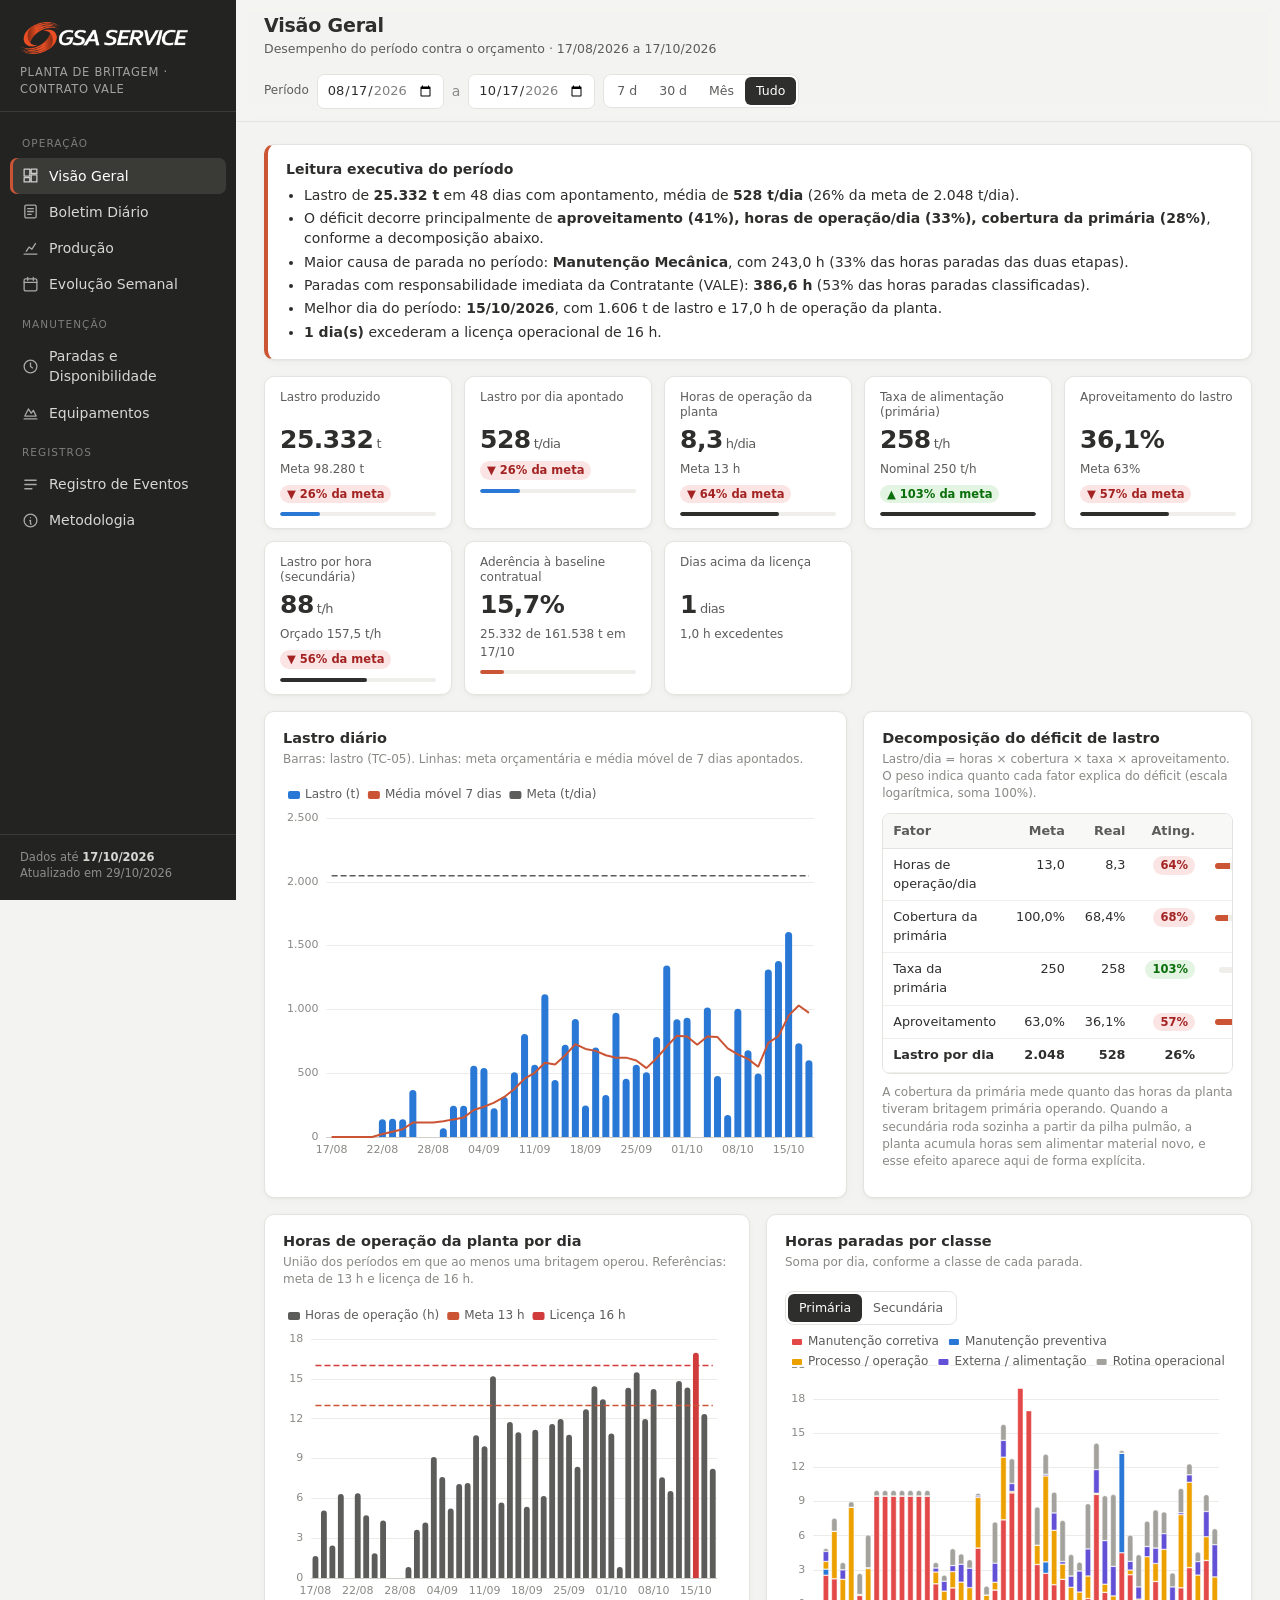
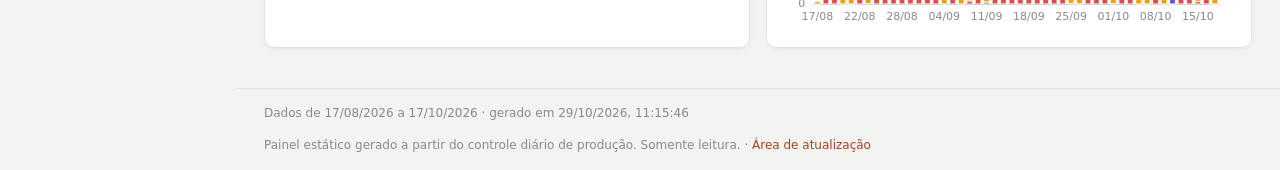
==== index.html @ 37741d42 "Add files via upload" ====
<!DOCTYPE html>
<html lang="pt-BR">
<head>
<meta charset="utf-8">
<meta name="viewport" content="width=device-width, initial-scale=1">
<meta name="robots" content="noindex, nofollow">
<title>Britagem de Agregados · Painel de Operação e Manutenção · GSA Service</title>
<link rel="icon" href="assets/logo-color.png">
<link rel="stylesheet" href="assets/style.css">
</head>
<body>
<div class="app" id="app">
  <aside class="side">
    <div class="logo"><img src="assets/logo-white.png" alt="GSA Service"><small>Planta de Britagem · Contrato Vale</small></div>
    <nav class="nav" id="nav"></nav>
    <div class="foot" id="sideFoot"></div>
  </aside>
  <div class="scrim" onclick="document.getElementById('app').classList.remove('open')"></div>
  <div class="main">
    <header class="top">
      <button class="burger" aria-label="Menu" onclick="document.getElementById('app').classList.toggle('open')"><svg viewBox="0 0 24 24" fill="none" stroke="currentColor" stroke-width="2"><path d="M4 6h16M4 12h16M4 18h16"/></svg></button>
      <div><h1 id="pgTitle">Visão Geral</h1><div class="sub" id="pgSub"></div></div>
      <div class="grow"></div>
      <div class="filters" id="periodo"></div>
    </header>
    <main class="content" id="view"></main>
    <footer class="ft"><span id="ftInfo"></span><span>Painel estático gerado a partir do controle diário de produção. Somente leitura. · <a href="atualizar.html">Área de atualização</a></span></footer>
  </div>
</div>
<script src="assets/echarts.min.js"></script>
<script src="assets/equipamentos.js"></script>
<script src="dados/dados.js"></script>
<script src="assets/app.js"></script>
</body>
</html>
---- assets/style.css ----
:root {
  --brand: #cb5434; --brand-ink: #a8401f; --ink: #2e2e2d; --ink-2: #5c5c5b; --ink-3: #8a8985;
  --bg: #f3f3f1; --surface: #ffffff; --line: #e4e3df; --line-2: #efeeea; --side: #232322; --side-2: #2e2e2d;
  --good: #0ca30c; --warn: #d79400; --bad: #d03b3b; --info: #2a78d6;
  --radius: 10px; --shadow: 0 1px 2px rgba(0,0,0,.04), 0 2px 8px rgba(0,0,0,.03);
  --font: Corbel, "Segoe UI", "Inter", system-ui, -apple-system, Roboto, Arial, sans-serif;
}
* { box-sizing: border-box; }
html, body { margin: 0; height: 100%; }
body { font-family: var(--font); color: var(--ink); background: var(--bg); font-size: 14px; line-height: 1.45; -webkit-font-smoothing: antialiased; }
a { color: var(--brand-ink); text-decoration: none; }
a:hover { text-decoration: underline; }
.num, td.n, .kpi .v { font-variant-numeric: tabular-nums; }

/* layout */
.app { display: grid; grid-template-columns: 236px 1fr; min-height: 100vh; }
.side { background: var(--side); color: #d8d7d2; position: sticky; top: 0; height: 100vh; display: flex; flex-direction: column; overflow-y: auto; }
.side .logo { padding: 22px 20px 14px; border-bottom: 1px solid #3a3a38; }
.side .logo img { width: 168px; display: block; }
.side .logo small { display: block; margin-top: 10px; color: #a3a29d; font-size: 11.5px; letter-spacing: .06em; text-transform: uppercase; }
.nav { padding: 10px 10px; flex: 1; }
.nav .grp { font-size: 10.5px; letter-spacing: .1em; text-transform: uppercase; color: #7f7e79; padding: 14px 12px 6px; }
.nav a { display: flex; align-items: center; gap: 10px; color: #d8d7d2; padding: 8px 12px; border-radius: 7px; font-size: 14px; text-decoration: none; }
.nav a svg { width: 17px; height: 17px; opacity: .75; flex: none; }
.nav a:hover { background: #2f2f2d; }
.nav a.on { background: #3a3a37; color: #fff; box-shadow: inset 3px 0 0 var(--brand); }
.side .foot { padding: 14px 20px 18px; font-size: 11.5px; color: #8f8e89; border-top: 1px solid #3a3a38; }
.side .foot b { color: #d8d7d2; font-weight: 600; }

.main { min-width: 0; display: flex; flex-direction: column; }
.top { position: sticky; top: 0; z-index: 20; background: rgba(243,243,241,.92); backdrop-filter: blur(6px); border-bottom: 1px solid var(--line); padding: 12px 28px; display: flex; align-items: center; gap: 16px; flex-wrap: wrap; }
.top h1 { font-size: 19px; margin: 0; font-weight: 700; letter-spacing: -.01em; }
.top .sub { color: var(--ink-2); font-size: 12.5px; }
.top .grow { flex: 1; }
.scrim { display: none; }
.burger { display: none; background: none; border: 0; padding: 6px; cursor: pointer; color: var(--ink); }
.burger svg { width: 22px; height: 22px; }
.content { padding: 22px 28px 40px; max-width: 1480px; width: 100%; }

/* filtros */
.filters { display: flex; gap: 8px; align-items: center; flex-wrap: wrap; }
.filters label { font-size: 12px; color: var(--ink-2); }
input[type=date], select, input[type=search], input[type=text] { font: inherit; font-size: 13px; color: var(--ink); background: var(--surface); border: 1px solid var(--line); border-radius: 7px; padding: 6px 9px; min-height: 32px; }
input:focus, select:focus, button:focus-visible { outline: 2px solid rgba(203,84,52,.35); outline-offset: 1px; }
.seg { display: inline-flex; background: var(--surface); border: 1px solid var(--line); border-radius: 8px; padding: 2px; }
.seg button { font: inherit; font-size: 12.5px; border: 0; background: none; padding: 5px 11px; border-radius: 6px; cursor: pointer; color: var(--ink-2); }
.seg button.on { background: var(--ink); color: #fff; }
.btn { font: inherit; font-size: 13px; border: 1px solid var(--line); background: var(--surface); border-radius: 7px; padding: 6px 12px; cursor: pointer; color: var(--ink); display: inline-flex; gap: 6px; align-items: center; }
.btn:hover { border-color: #cfcec9; }
.btn.pri { background: var(--brand); border-color: var(--brand); color: #fff; }
.btn.pri:hover { background: var(--brand-ink); }
.btn svg { width: 15px; height: 15px; }

/* grids e cards */
.grid { display: grid; gap: 16px; }
.g2 { grid-template-columns: repeat(2, minmax(0, 1fr)); }
.g3 { grid-template-columns: repeat(3, minmax(0, 1fr)); }
.g32 { grid-template-columns: 3fr 2fr; }
.kpis { display: grid; grid-template-columns: repeat(auto-fill, minmax(178px, 1fr)); gap: 12px; margin-bottom: 16px; }
.card { background: var(--surface); border: 1px solid var(--line); border-radius: var(--radius); box-shadow: var(--shadow); padding: 16px 18px; min-width: 0; }
.card h3 { margin: 0 0 2px; font-size: 14.5px; font-weight: 700; }
.card .hint { color: var(--ink-3); font-size: 12px; margin-bottom: 10px; }
.card .head { display: flex; align-items: flex-start; gap: 10px; justify-content: space-between; flex-wrap: wrap; margin-bottom: 6px; }
.chart { width: 100%; height: 300px; }
.chart.tall { height: 380px; }
.chart.short { height: 230px; }
.sec { margin: 26px 0 12px; font-size: 12px; letter-spacing: .1em; text-transform: uppercase; color: var(--ink-3); font-weight: 700; display: flex; align-items: center; gap: 10px; }
.sec::after { content: ""; flex: 1; height: 1px; background: var(--line); }

.kpi { background: var(--surface); border: 1px solid var(--line); border-radius: var(--radius); padding: 13px 15px 12px; box-shadow: var(--shadow); position: relative; overflow: hidden; }
.kpi .l { font-size: 12px; color: var(--ink-2); line-height: 1.25; min-height: 30px; }
.kpi .v { font-size: 25px; font-weight: 700; letter-spacing: -.02em; margin-top: 2px; }
.kpi .v small { font-size: 13px; font-weight: 400; color: var(--ink-2); margin-left: 3px; }
.kpi .m { font-size: 12px; color: var(--ink-2); margin-top: 3px; display: flex; gap: 6px; align-items: center; flex-wrap: wrap; }
.kpi .bar { height: 4px; background: var(--line-2); border-radius: 4px; margin-top: 9px; overflow: hidden; }
.kpi .bar i { display: block; height: 100%; border-radius: 4px; background: var(--ink-2); }
.tag { display: inline-flex; align-items: center; gap: 4px; font-size: 11.5px; padding: 1px 7px; border-radius: 20px; font-weight: 600; white-space: nowrap; }
.tag.good { background: #e3f4e3; color: #0a6e0a; } .tag.warn { background: #fdf2d6; color: #8a5b00; } .tag.bad { background: #fbe4e4; color: #a32323; } .tag.neu { background: #efeeea; color: var(--ink-2); }
.tag.gsa { background: #f8e3dc; color: #9b3a1c; } .tag.vale { background: #dfeafb; color: #1c4f94; }
.dot { width: 8px; height: 8px; border-radius: 50%; display: inline-block; flex: none; }

/* leitura executiva */
.insight { background: var(--surface); border: 1px solid var(--line); border-left: 4px solid var(--brand); border-radius: var(--radius); padding: 14px 18px; margin-bottom: 16px; box-shadow: var(--shadow); }
.insight h3 { margin: 0 0 6px; font-size: 14px; }
.insight ul { margin: 0; padding-left: 18px; }
.insight li { margin: 3px 0; }

/* tabelas */
.tbl-wrap { overflow-x: auto; border: 1px solid var(--line); border-radius: 8px; }
table.t { border-collapse: collapse; width: 100%; font-size: 12.8px; background: var(--surface); }
table.t th { text-align: left; font-weight: 600; color: var(--ink-2); background: #f8f8f6; border-bottom: 1px solid var(--line); padding: 8px 10px; white-space: nowrap; position: sticky; top: 0; cursor: pointer; user-select: none; }
table.t th.n, table.t td.n { text-align: right; }
table.t th .ar { opacity: .5; font-size: 10px; margin-left: 3px; }
table.t td { border-bottom: 1px solid var(--line-2); padding: 7px 10px; vertical-align: top; }
table.t tr:hover td { background: #fbfaf7; }
table.t td.wrap { min-width: 220px; max-width: 420px; }
table.t tr.clk { cursor: pointer; }
.tbl-tools { display: flex; gap: 8px; align-items: center; flex-wrap: wrap; margin-bottom: 10px; }
.pager { display: flex; gap: 8px; align-items: center; justify-content: flex-end; margin-top: 8px; font-size: 12.5px; color: var(--ink-2); }

/* equipamentos */
.eq-grid { display: grid; grid-template-columns: repeat(auto-fill, minmax(250px, 1fr)); gap: 12px; }
.eq { background: var(--surface); border: 1px solid var(--line); border-radius: var(--radius); padding: 14px 15px; cursor: pointer; box-shadow: var(--shadow); transition: border-color .15s, transform .15s; display: flex; flex-direction: column; gap: 8px; }
.eq:hover { border-color: var(--brand); transform: translateY(-1px); }
.eq .t1 { display: flex; justify-content: space-between; align-items: baseline; gap: 8px; }
.eq .tg { font-size: 18px; font-weight: 800; letter-spacing: -.01em; }
.eq .ty { font-size: 12px; color: var(--ink-2); }
.eq .md { font-size: 12px; color: var(--ink-3); min-height: 16px; }
.eq .st { display: grid; grid-template-columns: repeat(3, 1fr); gap: 6px; border-top: 1px solid var(--line-2); padding-top: 8px; }
.eq .st div { font-size: 11px; color: var(--ink-3); }
.eq .st b { display: block; font-size: 15px; color: var(--ink); font-variant-numeric: tabular-nums; }
.eq .share { height: 4px; border-radius: 3px; background: var(--line-2); overflow: hidden; }
.eq .share i { display: block; height: 100%; background: var(--brand); }

.spec { display: grid; grid-template-columns: minmax(130px, 38%) 1fr; border-top: 1px solid var(--line-2); }
.spec div { padding: 7px 0; border-bottom: 1px solid var(--line-2); font-size: 13px; }
.spec div:nth-child(odd) { color: var(--ink-2); padding-right: 10px; }
.note { background: #fdf6e3; border: 1px solid #f2e2b5; color: #6e5100; border-radius: 8px; padding: 8px 12px; font-size: 12.5px; margin: 8px 0; }
.empty { color: var(--ink-3); padding: 30px; text-align: center; }
.legend-inline { display: flex; gap: 12px; flex-wrap: wrap; font-size: 12px; color: var(--ink-2); }
.legend-inline span { display: inline-flex; align-items: center; gap: 5px; }
.crumb { font-size: 12.5px; color: var(--ink-2); margin-bottom: 8px; }
.daynav { display: flex; gap: 6px; align-items: center; }
footer.ft { margin-top: auto; padding: 16px 28px; color: var(--ink-3); font-size: 12px; border-top: 1px solid var(--line); display: flex; gap: 14px; flex-wrap: wrap; justify-content: space-between; }

@media (max-width: 1100px) { .g3 { grid-template-columns: 1fr 1fr; } .g32 { grid-template-columns: 1fr; } }
@media (max-width: 860px) {
  .app { grid-template-columns: 1fr; }
  .side { position: fixed; left: 0; top: 0; bottom: 0; width: 260px; z-index: 50; transform: translateX(-100%); transition: transform .2s; }
  .app.open .side { transform: none; box-shadow: 0 0 40px rgba(0,0,0,.35); }
  .app.open .scrim { display: block; position: fixed; inset: 0; background: rgba(0,0,0,.35); z-index: 40; }
  .burger { display: inline-flex; }
  .top { padding: 10px 14px; position: static; }
  .content { padding: 14px 14px 30px; }
  .g2, .g3 { grid-template-columns: 1fr; }
  .kpis { grid-template-columns: repeat(2, minmax(0, 1fr)); gap: 8px; }
  .kpi .v { font-size: 21px; }
  .chart { height: 260px; } .chart.tall { height: 320px; }
  footer.ft { padding: 14px; }
}
@media print { .side, .top .filters, .burger { display: none !important; } .app { grid-template-columns: 1fr; } .card, .kpi { break-inside: avoid; box-shadow: none; } }
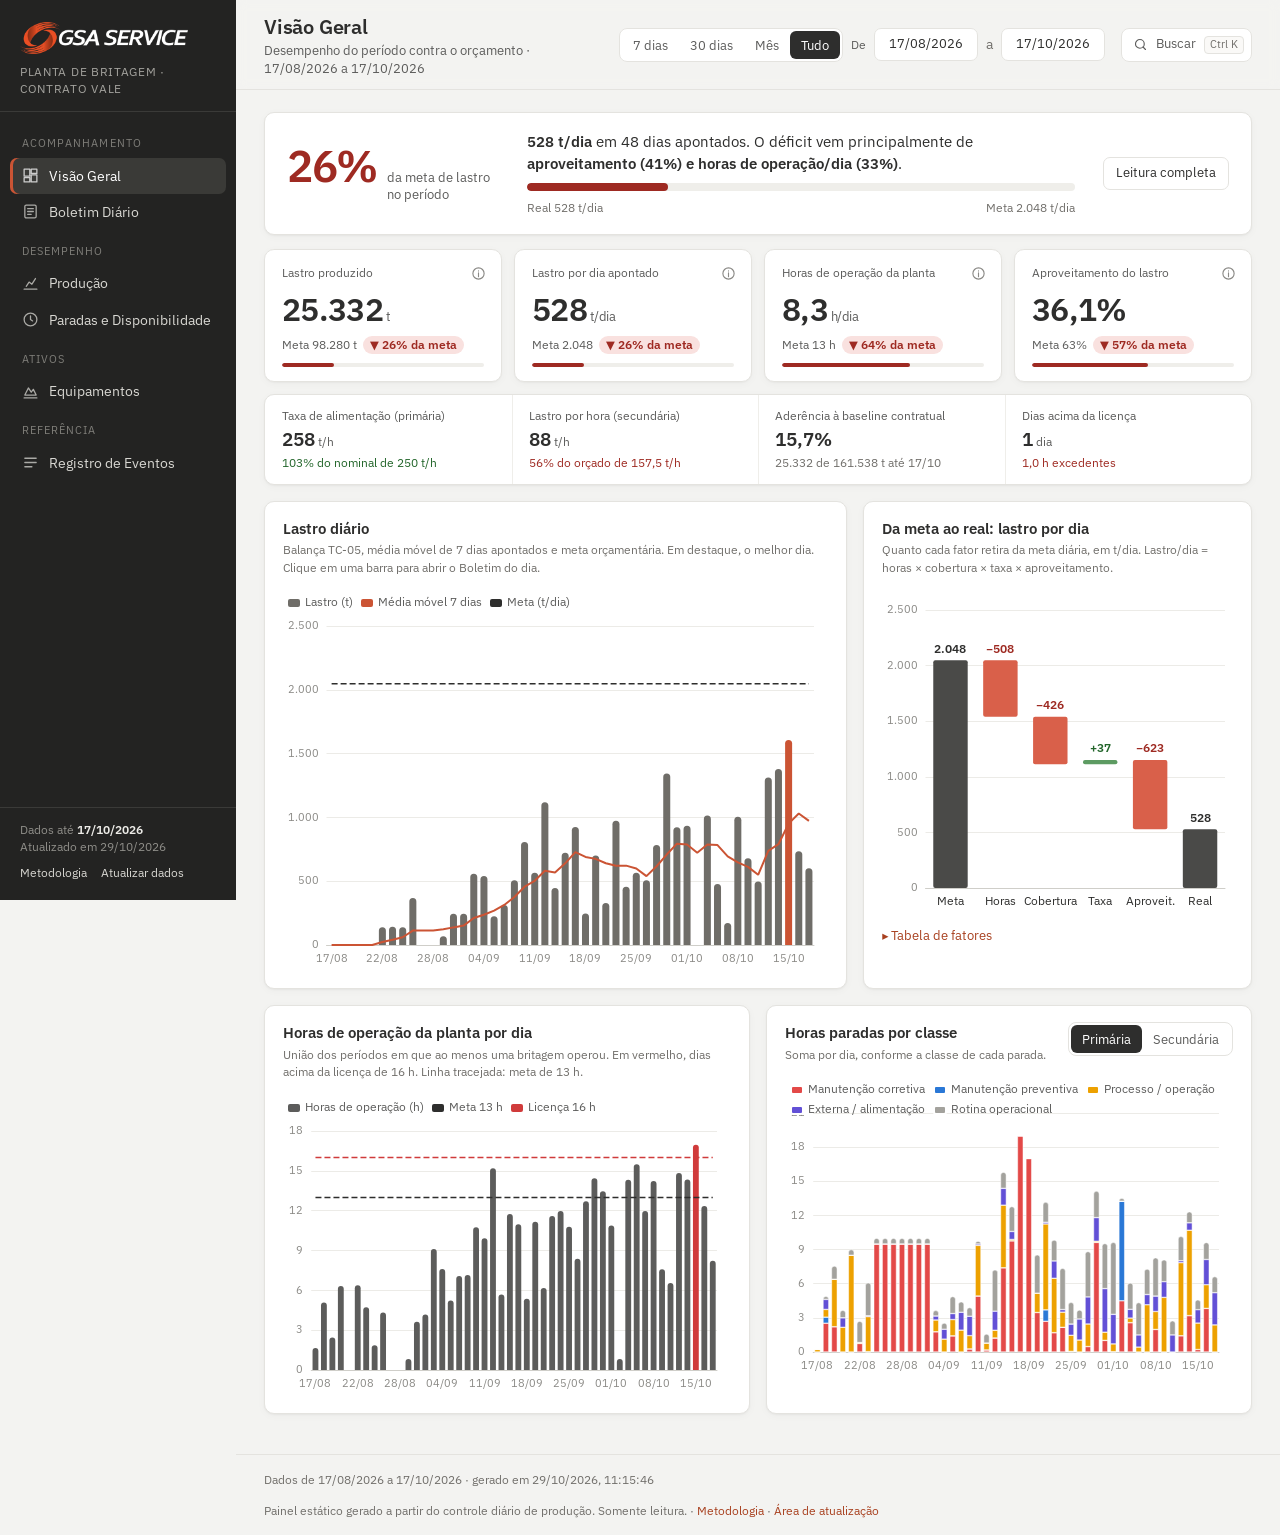
==== commit 447b3b3e: "Add files via upload" ====
--- a/index.html
+++ b/index.html
@@ -2,11 +2,14 @@
 <html lang="pt-BR">
 <head>
 <meta charset="utf-8">
-<meta name="viewport" content="width=device-width, initial-scale=1">
+<meta name="viewport" content="width=device-width, initial-scale=1, viewport-fit=cover">
 <meta name="robots" content="noindex, nofollow">
+<meta name="theme-color" content="#232322">
 <title>Britagem de Agregados · Painel de Operação e Manutenção · GSA Service</title>
 <link rel="icon" href="assets/logo-color.png">
-<link rel="stylesheet" href="assets/style.css">
+<link rel="preload" href="assets/fonts/ibm-plex-sans-400.woff2" as="font" type="font/woff2" crossorigin>
+<link rel="preload" href="assets/fonts/ibm-plex-sans-600.woff2" as="font" type="font/woff2" crossorigin>
+<link rel="stylesheet" href="assets/style.css?v=2">
 </head>
 <body>
 <div class="app" id="app">
@@ -19,17 +22,23 @@
   <div class="main">
     <header class="top">
       <button class="burger" aria-label="Menu" onclick="document.getElementById('app').classList.toggle('open')"><svg viewBox="0 0 24 24" fill="none" stroke="currentColor" stroke-width="2"><path d="M4 6h16M4 12h16M4 18h16"/></svg></button>
-      <div><h1 id="pgTitle">Visão Geral</h1><div class="sub" id="pgSub"></div></div>
-      <div class="grow"></div>
+      <div class="ttl"><h1 id="pgTitle">Visão Geral</h1><div class="sub" id="pgSub"></div></div>
       <div class="filters" id="periodo"></div>
+      <button class="kbtn" id="btnBusca" aria-label="Buscar"><svg viewBox="0 0 24 24" fill="none" stroke="currentColor" stroke-width="1.8" stroke-linecap="round"><circle cx="11" cy="11" r="7"/><path d="M20 20l-4-4"/></svg><span>Buscar</span><kbd>Ctrl K</kbd></button>
     </header>
     <main class="content" id="view"></main>
-    <footer class="ft"><span id="ftInfo"></span><span>Painel estático gerado a partir do controle diário de produção. Somente leitura. · <a href="atualizar.html">Área de atualização</a></span></footer>
+    <footer class="ft"><span id="ftInfo"></span><span>Painel estático gerado a partir do controle diário de produção. Somente leitura. · <a href="#/metodo">Metodologia</a> · <a href="atualizar.html">Área de atualização</a></span></footer>
   </div>
+  <nav class="bnav" id="bnav"></nav>
 </div>
 <script src="assets/echarts.min.js"></script>
-<script src="assets/equipamentos.js"></script>
-<script src="dados/dados.js"></script>
-<script src="assets/app.js"></script>
+<script src="assets/equipamentos.js?v=2"></script>
+<script>
+  // dados.js com versão por minuto: evita que o navegador ou o GitHub Pages mostrem dados antigos
+  (function () {
+    function load(src, next) { var s = document.createElement('script'); s.src = src; s.onload = s.onerror = next; document.body.appendChild(s); }
+    load('dados/dados.js?v=' + Math.floor(Date.now() / 60000), function () { load('assets/app.js?v=2'); });
+  })();
+</script>
 </body>
 </html>
--- a/assets/style.css
+++ b/assets/style.css
@@ -1,19 +1,25 @@
+@font-face { font-family: "IBM Plex Sans"; font-weight: 400; font-style: normal; font-display: swap; src: url(fonts/ibm-plex-sans-400.woff2) format("woff2"); }
+@font-face { font-family: "IBM Plex Sans"; font-weight: 500; font-style: normal; font-display: swap; src: url(fonts/ibm-plex-sans-500.woff2) format("woff2"); }
+@font-face { font-family: "IBM Plex Sans"; font-weight: 600; font-style: normal; font-display: swap; src: url(fonts/ibm-plex-sans-600.woff2) format("woff2"); }
+@font-face { font-family: "IBM Plex Sans"; font-weight: 700 800; font-style: normal; font-display: swap; src: url(fonts/ibm-plex-sans-700.woff2) format("woff2"); }
 :root {
-  --brand: #cb5434; --brand-ink: #a8401f; --ink: #2e2e2d; --ink-2: #5c5c5b; --ink-3: #8a8985;
+  --brand: #cb5434; --brand-ink: #a8401f; --ink: #2e2e2d; --ink-2: #5c5c5b; --ink-3: #716f6b;
   --bg: #f3f3f1; --surface: #ffffff; --line: #e4e3df; --line-2: #efeeea; --side: #232322; --side-2: #2e2e2d;
   --good: #0ca30c; --warn: #d79400; --bad: #d03b3b; --info: #2a78d6;
   --radius: 10px; --shadow: 0 1px 2px rgba(0,0,0,.04), 0 2px 8px rgba(0,0,0,.03);
-  --font: Corbel, "Segoe UI", "Inter", system-ui, -apple-system, Roboto, Arial, sans-serif;
+  --font: "IBM Plex Sans", "Segoe UI", system-ui, -apple-system, Roboto, Arial, sans-serif;
+  --good-bg: #e3f1e3; --good-fg: #22652a; --warn-bg: #fbf0d4; --warn-fg: #7a5300; --bad-bg: #f9e1df; --bad-fg: #9e2a22;
 }
 * { box-sizing: border-box; }
 html, body { margin: 0; height: 100%; }
-body { font-family: var(--font); color: var(--ink); background: var(--bg); font-size: 14px; line-height: 1.45; -webkit-font-smoothing: antialiased; }
+body { font-family: var(--font); color: var(--ink); background: var(--bg); font-size: 14px; line-height: 1.45; -webkit-font-smoothing: antialiased; font-variant-numeric: tabular-nums; text-rendering: optimizeLegibility; }
+button, input, select, textarea { font-family: inherit; }
 a { color: var(--brand-ink); text-decoration: none; }
 a:hover { text-decoration: underline; }
 .num, td.n, .kpi .v { font-variant-numeric: tabular-nums; }
 
 /* layout */
-.app { display: grid; grid-template-columns: 236px 1fr; min-height: 100vh; }
+.app { display: grid; grid-template-columns: 236px minmax(0, 1fr); min-height: 100vh; }
 .side { background: var(--side); color: #d8d7d2; position: sticky; top: 0; height: 100vh; display: flex; flex-direction: column; overflow-y: auto; }
 .side .logo { padding: 22px 20px 14px; border-bottom: 1px solid #3a3a38; }
 .side .logo img { width: 168px; display: block; }
@@ -25,13 +31,20 @@
 .nav a:hover { background: #2f2f2d; }
 .nav a.on { background: #3a3a37; color: #fff; box-shadow: inset 3px 0 0 var(--brand); }
 .side .foot { padding: 14px 20px 18px; font-size: 11.5px; color: #8f8e89; border-top: 1px solid #3a3a38; }
-.side .foot b { color: #d8d7d2; font-weight: 600; }
+.side .foot b { color: #ecebe7; font-weight: 600; }
+.side .foot .lk { display: flex; gap: 14px; margin-top: 10px; }
+.side .foot a { color: #d8d7d2; }
+.side .foot a.on { color: #fff; text-decoration: underline; text-underline-offset: 3px; }
 
 .main { min-width: 0; display: flex; flex-direction: column; }
 .top { position: sticky; top: 0; z-index: 20; background: rgba(243,243,241,.92); backdrop-filter: blur(6px); border-bottom: 1px solid var(--line); padding: 12px 28px; display: flex; align-items: center; gap: 16px; flex-wrap: wrap; }
-.top h1 { font-size: 19px; margin: 0; font-weight: 700; letter-spacing: -.01em; }
+.top .ttl { flex: 1 1 240px; min-width: 0; }
+.top h1 { font-size: 20px; margin: 0; font-weight: 600; letter-spacing: -.01em; }
 .top .sub { color: var(--ink-2); font-size: 12.5px; }
-.top .grow { flex: 1; }
+.kbtn { font: inherit; font-size: 13px; display: inline-flex; align-items: center; gap: 8px; background: var(--surface); border: 1px solid var(--line); border-radius: 8px; padding: 5px 7px 5px 11px; min-height: 34px; cursor: pointer; color: var(--ink-2); }
+.kbtn:hover { border-color: #c9c7c1; }
+.kbtn svg { width: 15px; height: 15px; }
+kbd { font: inherit; font-size: 11px; border: 1px solid var(--line); border-radius: 4px; padding: 0 5px; color: var(--ink-3); background: #faf9f7; }
 .scrim { display: none; }
 .burger { display: none; background: none; border: 0; padding: 6px; cursor: pointer; color: var(--ink); }
 .burger svg { width: 22px; height: 22px; }
@@ -40,10 +53,13 @@
 /* filtros */
 .filters { display: flex; gap: 8px; align-items: center; flex-wrap: wrap; }
 .filters label { font-size: 12px; color: var(--ink-2); }
+input.dt { width: 104px; text-align: center; }
+input.dt.err { border-color: var(--bad); background: var(--bad-bg); }
 input[type=date], select, input[type=search], input[type=text] { font: inherit; font-size: 13px; color: var(--ink); background: var(--surface); border: 1px solid var(--line); border-radius: 7px; padding: 6px 9px; min-height: 32px; }
 input:focus, select:focus, button:focus-visible { outline: 2px solid rgba(203,84,52,.35); outline-offset: 1px; }
 .seg { display: inline-flex; background: var(--surface); border: 1px solid var(--line); border-radius: 8px; padding: 2px; }
-.seg button { font: inherit; font-size: 12.5px; border: 0; background: none; padding: 5px 11px; border-radius: 6px; cursor: pointer; color: var(--ink-2); }
+.seg button { font: inherit; font-size: 12.5px; border: 0; background: none; padding: 5px 11px; border-radius: 6px; cursor: pointer; color: var(--ink-2); min-height: 28px; }
+.seg button:hover:not(.on) { background: #f3f3f1; color: var(--ink); }
 .seg button.on { background: var(--ink); color: #fff; }
 .btn { font: inherit; font-size: 13px; border: 1px solid var(--line); background: var(--surface); border-radius: 7px; padding: 6px 12px; cursor: pointer; color: var(--ink); display: inline-flex; gap: 6px; align-items: center; }
 .btn:hover { border-color: #cfcec9; }
@@ -58,26 +74,92 @@
 .g32 { grid-template-columns: 3fr 2fr; }
 .kpis { display: grid; grid-template-columns: repeat(auto-fill, minmax(178px, 1fr)); gap: 12px; margin-bottom: 16px; }
 .card { background: var(--surface); border: 1px solid var(--line); border-radius: var(--radius); box-shadow: var(--shadow); padding: 16px 18px; min-width: 0; }
-.card h3 { margin: 0 0 2px; font-size: 14.5px; font-weight: 700; }
+.card h3 { margin: 0 0 2px; font-size: 15px; font-weight: 600; }
 .card .hint { color: var(--ink-3); font-size: 12px; margin-bottom: 10px; }
 .card .head { display: flex; align-items: flex-start; gap: 10px; justify-content: space-between; flex-wrap: wrap; margin-bottom: 6px; }
 .chart { width: 100%; height: 300px; }
 .chart.tall { height: 380px; }
 .chart.short { height: 230px; }
-.sec { margin: 26px 0 12px; font-size: 12px; letter-spacing: .1em; text-transform: uppercase; color: var(--ink-3); font-weight: 700; display: flex; align-items: center; gap: 10px; }
+.sec { margin: 26px 0 12px; font-size: 12px; letter-spacing: .1em; text-transform: uppercase; color: var(--ink-3); font-weight: 600; display: flex; align-items: center; gap: 10px; }
 .sec::after { content: ""; flex: 1; height: 1px; background: var(--line); }
 
 .kpi { background: var(--surface); border: 1px solid var(--line); border-radius: var(--radius); padding: 13px 15px 12px; box-shadow: var(--shadow); position: relative; overflow: hidden; }
 .kpi .l { font-size: 12px; color: var(--ink-2); line-height: 1.25; min-height: 30px; }
-.kpi .v { font-size: 25px; font-weight: 700; letter-spacing: -.02em; margin-top: 2px; }
+.kpi .v { font-size: 26px; font-weight: 600; letter-spacing: -.02em; margin-top: 2px; }
 .kpi .v small { font-size: 13px; font-weight: 400; color: var(--ink-2); margin-left: 3px; }
 .kpi .m { font-size: 12px; color: var(--ink-2); margin-top: 3px; display: flex; gap: 6px; align-items: center; flex-wrap: wrap; }
 .kpi .bar { height: 4px; background: var(--line-2); border-radius: 4px; margin-top: 9px; overflow: hidden; }
 .kpi .bar i { display: block; height: 100%; border-radius: 4px; background: var(--ink-2); }
 .tag { display: inline-flex; align-items: center; gap: 4px; font-size: 11.5px; padding: 1px 7px; border-radius: 20px; font-weight: 600; white-space: nowrap; }
-.tag.good { background: #e3f4e3; color: #0a6e0a; } .tag.warn { background: #fdf2d6; color: #8a5b00; } .tag.bad { background: #fbe4e4; color: #a32323; } .tag.neu { background: #efeeea; color: var(--ink-2); }
+.tag.good { background: var(--good-bg); color: var(--good-fg); } .tag.warn { background: var(--warn-bg); color: var(--warn-fg); } .tag.bad { background: var(--bad-bg); color: var(--bad-fg); } .tag.neu { background: #efeeea; color: var(--ink-2); }
 .tag.gsa { background: #f8e3dc; color: #9b3a1c; } .tag.vale { background: #dfeafb; color: #1c4f94; }
 .dot { width: 8px; height: 8px; border-radius: 50%; display: inline-block; flex: none; }
+
+/* status do período */
+.status { background: var(--surface); border: 1px solid var(--line); border-radius: var(--radius); box-shadow: var(--shadow); padding: 18px 22px; margin-bottom: 14px; }
+.status .row { display: flex; gap: 16px 28px; align-items: center; flex-wrap: wrap; }
+.status .big { display: flex; align-items: baseline; gap: 10px; flex: none; }
+.status .big b { font-size: 44px; font-weight: 600; letter-spacing: -.03em; line-height: 1; }
+.status .big span { font-size: 13px; color: var(--ink-2); line-height: 1.25; max-width: 112px; }
+.status .body { flex: 1 1 360px; min-width: 0; display: flex; flex-direction: column; gap: 8px; }
+.status .body p { margin: 0; font-size: 15px; text-wrap: pretty; }
+.status .body b { font-weight: 600; }
+.status .trk { position: relative; height: 8px; background: var(--line-2); border-radius: 4px; overflow: hidden; }
+.status .trk i { position: absolute; left: 0; top: 0; bottom: 0; border-radius: 4px; }
+.status .ax { display: flex; justify-content: space-between; font-size: 12px; color: var(--ink-3); }
+.status ul { margin: 14px 0 0; padding: 12px 0 0 18px; border-top: 1px solid var(--line-2); }
+.status li { margin: 4px 0; text-wrap: pretty; }
+.status li b { font-weight: 600; }
+.kpis.k4 { grid-template-columns: repeat(auto-fit, minmax(min(100%, 220px), 1fr)); margin-bottom: 12px; }
+.kpis.k4 .kpi { padding: 15px 17px 14px; }
+.kpis.k4 .kpi .l { min-height: 0; }
+.kpis.k4 .kpi .v { font-size: 32px; }
+.kpi .l { display: flex; align-items: flex-start; gap: 6px; }
+.kpi .l span { flex: 1; }
+.kpi .inf { flex: none; width: 22px; height: 22px; margin: -3px -5px 0 0; border-radius: 50%; display: grid; place-items: center; color: #8a8985; }
+.kpi .inf:hover { background: var(--bg); color: var(--ink); text-decoration: none; }
+.kpi .inf svg { width: 15px; height: 15px; }
+.kpis2 { display: grid; grid-template-columns: repeat(4, minmax(0, 1fr)); background: var(--surface); border: 1px solid var(--line); border-radius: var(--radius); box-shadow: var(--shadow); margin-bottom: 16px; overflow: hidden; }
+.kpis2 > div { padding: 12px 17px; border-right: 1px solid var(--line-2); border-bottom: 1px solid var(--line-2); margin: 0 -1px -1px 0; display: flex; flex-direction: column; gap: 1px; }
+.kpis2 .l { font-size: 12px; color: var(--ink-2); }
+.kpis2 .v { font-size: 19px; font-weight: 600; }
+.kpis2 .v small { font-size: 12px; font-weight: 400; color: var(--ink-2); margin-left: 3px; }
+.kpis2 .m { font-size: 12px; color: var(--ink-3); }
+.kpis2 .m.good { color: var(--good-fg); } .kpis2 .m.warn { color: var(--warn-fg); } .kpis2 .m.bad { color: var(--bad-fg); }
+details.more { margin-top: 10px; }
+details.more summary { cursor: pointer; font-size: 12.5px; color: var(--brand-ink); list-style: none; }
+details.more summary::-webkit-details-marker { display: none; }
+details.more summary::before { content: "▸ "; }
+details.more[open] summary::before { content: "▾ "; }
+details.more .tbl-wrap { margin-top: 8px; }
+
+/* abas de página */
+.tabs { display: flex; gap: 4px; border-bottom: 1px solid var(--line); margin: -4px 0 18px; overflow-x: auto; overflow-y: hidden; scrollbar-width: none; }
+.tabs::-webkit-scrollbar { display: none; }
+.tabs a { padding: 9px 14px 10px; font-size: 13.5px; color: var(--ink-2); white-space: nowrap; text-decoration: none; }
+.tabs a:hover { color: var(--ink); text-decoration: none; }
+.tabs a.on { color: var(--ink); font-weight: 600; box-shadow: inset 0 -2px 0 var(--brand); }
+tr.hl td { background: #fdf1ec !important; transition: background 1.2s; }
+
+/* busca (Ctrl K) */
+.pal { position: fixed; inset: 0; z-index: 80; background: rgba(35,35,34,.42); display: flex; justify-content: center; align-items: flex-start; padding: 12vh 16px 16px; }
+.pal[hidden] { display: none; }
+.pal .box { width: 100%; max-width: 580px; background: var(--surface); border-radius: 12px; box-shadow: 0 20px 60px rgba(0,0,0,.25); overflow: hidden; }
+.pal .in { display: flex; align-items: center; gap: 10px; padding: 12px 16px; border-bottom: 1px solid var(--line); }
+.pal .in svg { width: 18px; height: 18px; color: var(--ink-3); flex: none; }
+.pal .in input { flex: 1; border: 0; outline: none; font: inherit; font-size: 15px; padding: 4px 0; min-height: 0; background: none; }
+.pal .res { max-height: 52vh; overflow-y: auto; padding: 6px; }
+.pal .it { display: flex; gap: 12px; align-items: center; padding: 9px 12px; border-radius: 8px; color: var(--ink); text-decoration: none; }
+.pal .it:hover, .pal .it.act { background: #f3f3f1; text-decoration: none; }
+.pal .it .k { font-size: 10.5px; color: var(--ink-3); width: 76px; flex: none; text-transform: uppercase; letter-spacing: .06em; }
+.pal .it .t { flex: 1; min-width: 0; }
+.pal .it .h { font-size: 12px; color: var(--ink-3); white-space: nowrap; }
+.pal .ft2 { display: flex; gap: 14px; padding: 8px 16px; border-top: 1px solid var(--line); font-size: 11.5px; color: var(--ink-3); }
+
+.seg button, .btn, .btn-sm, .kbtn, kbd, .pal .ft2 span, .filters label { white-space: nowrap; }
+
+/* navegação inferior (celular) */
+.bnav { display: none; }
 
 /* leitura executiva */
 .insight { background: var(--surface); border: 1px solid var(--line); border-left: 4px solid var(--brand); border-radius: var(--radius); padding: 14px 18px; margin-bottom: 16px; box-shadow: var(--shadow); }
@@ -123,19 +205,75 @@
 .daynav { display: flex; gap: 6px; align-items: center; }
 footer.ft { margin-top: auto; padding: 16px 28px; color: var(--ink-3); font-size: 12px; border-top: 1px solid var(--line); display: flex; gap: 14px; flex-wrap: wrap; justify-content: space-between; }
 
-@media (max-width: 1100px) { .g3 { grid-template-columns: 1fr 1fr; } .g32 { grid-template-columns: 1fr; } }
+@media (max-width: 1100px) { .kpis2 { grid-template-columns: repeat(2, minmax(0, 1fr)); } .g3 { grid-template-columns: 1fr 1fr; } .g32 { grid-template-columns: 1fr; } }
 @media (max-width: 860px) {
   .app { grid-template-columns: 1fr; }
   .side { position: fixed; left: 0; top: 0; bottom: 0; width: 260px; z-index: 50; transform: translateX(-100%); transition: transform .2s; }
   .app.open .side { transform: none; box-shadow: 0 0 40px rgba(0,0,0,.35); }
   .app.open .scrim { display: block; position: fixed; inset: 0; background: rgba(0,0,0,.35); z-index: 40; }
-  .burger { display: inline-flex; }
-  .top { padding: 10px 14px; position: static; }
+  .top { padding: 10px 14px; position: static; gap: 10px; }
+  .top .ttl { flex-basis: 100%; }
+  .kbtn span, .kbtn kbd { display: none; }
+  .filters label { display: none; }
+  input.dt { width: 96px; }
   .content { padding: 14px 14px 30px; }
+  .bnav { display: grid; grid-template-columns: repeat(5, 1fr); position: fixed; left: 0; right: 0; bottom: 0; z-index: 45; background: var(--side); padding: 6px 4px calc(6px + env(safe-area-inset-bottom)); }
+  .bnav a, .bnav button { display: flex; flex-direction: column; align-items: center; justify-content: center; gap: 3px; min-height: 50px; font: inherit; font-size: 11px; color: #a3a29d; background: none; border: 0; border-radius: 8px; text-decoration: none; cursor: pointer; }
+  .bnav a.on { color: #fff; }
+  .bnav svg { width: 21px; height: 21px; }
+  .main { padding-bottom: calc(64px + env(safe-area-inset-bottom)); }
+  .status { padding: 16px; }
+  .status .big b { font-size: 38px; }
+  .kpis.k4 { grid-template-columns: repeat(2, minmax(0, 1fr)); }
+  .kpis.k4 .kpi .v { font-size: 24px; }
+  .kpis2 { grid-template-columns: repeat(2, minmax(0, 1fr)); }
   .g2, .g3 { grid-template-columns: 1fr; }
   .kpis { grid-template-columns: repeat(2, minmax(0, 1fr)); gap: 8px; }
   .kpi .v { font-size: 21px; }
   .chart { height: 260px; } .chart.tall { height: 320px; }
   footer.ft { padding: 14px; }
 }
-@media print { .side, .top .filters, .burger { display: none !important; } .app { grid-template-columns: 1fr; } .card, .kpi { break-inside: avoid; box-shadow: none; } }
+@media print { .side, .top .filters, .burger, .kbtn, .bnav, .pal, .tabs, .kpi .inf { display: none !important; } .main { padding-bottom: 0 !important; } .status ul[hidden] { display: block !important; } .app { grid-template-columns: 1fr; } .card, .kpi { break-inside: avoid; box-shadow: none; } }
+
+/* ---------- Planta 3D ---------- */
+.p3d { display: grid; grid-template-columns: minmax(0, 1fr) 330px; gap: 16px; align-items: start; }
+.p3-stage { padding: 0; overflow: hidden; }
+.p3-bar { display: flex; gap: 8px; align-items: center; flex-wrap: wrap; padding: 10px 12px; border-bottom: 1px solid var(--line); }
+.p3-bar .grow { flex: 1; }
+.btn-sm { display: inline-flex; align-items: center; gap: 6px; border: 1px solid var(--line); background: var(--surface); color: var(--ink); border-radius: 8px; padding: 6px 11px; font: inherit; font-size: 12.5px; cursor: pointer; text-decoration: none; }
+.btn-sm:hover { border-color: #cfcec9; }
+.btn-sm.on { background: var(--ink); color: #fff; border-color: var(--ink); }
+.p3-cv { position: relative; height: min(72vh, 720px); min-height: 420px; background: #f3f2ee; touch-action: none; overflow: hidden; }
+.p3-cv canvas { display: block; width: 100%; height: 100%; cursor: grab; }
+.p3-cv canvas:active { cursor: grabbing; }
+.p3-load { position: absolute; inset: 0; display: grid; place-items: center; color: var(--ink-2); font-size: 14px; }
+.p3-lbl { position: absolute; inset: 0; pointer-events: none; }
+.p3-tag { position: absolute; left: 0; top: 0; pointer-events: auto; white-space: nowrap; font-size: 11.5px; font-weight: 700; color: var(--ink); background: rgba(255,255,255,.92); border: 1px solid #d6d4ce; border-left: 3px solid var(--ink); border-radius: 5px; padding: 2px 6px; text-decoration: none; box-shadow: 0 1px 3px rgba(0,0,0,.08); }
+.p3-tag.tc { font-weight: 600; font-size: 10.5px; border-left-color: #8a8985; color: #5c5c5b; }
+.p3-tag.pil { border-left-width: 3px; font-weight: 600; background: rgba(255,255,255,.85); }
+.p3-tag.on { background: var(--brand); color: #fff; border-color: var(--brand); z-index: 2; }
+.p3-leg { position: absolute; left: 12px; bottom: 10px; display: flex; gap: 14px; flex-wrap: wrap; font-size: 12px; color: var(--ink-2); background: rgba(255,255,255,.88); border-radius: 6px; padding: 0 8px; }
+.p3-leg:empty { display: none; }
+.p3-leg span { display: inline-flex; align-items: center; gap: 6px; padding: 5px 0; }
+.p3-leg i { display: inline-block; width: 26px; height: 9px; border-radius: 3px; }
+.p3-side h4 { margin: 16px 0 8px; font-size: 12.5px; color: var(--ink-2); font-weight: 700; text-transform: uppercase; letter-spacing: .04em; }
+.p3-kv { display: grid; gap: 6px; font-size: 13px; color: var(--ink-2); }
+.p3-kv b { color: var(--ink); font-size: 15px; margin-right: 3px; }
+.p3-row { display: grid; grid-template-columns: 58px 1fr 54px; gap: 8px; align-items: center; padding: 5px 0; color: var(--ink); text-decoration: none; font-size: 13px; font-weight: 600; }
+.p3-row i { height: 7px; background: #efeee9; border-radius: 4px; overflow: hidden; }
+.p3-row i b { display: block; height: 100%; background: var(--brand); }
+.p3-row em { font-style: normal; text-align: right; color: var(--ink-2); font-weight: 400; }
+.p3-row:hover span { color: var(--brand); }
+.p3-h { display: flex; gap: 8px; align-items: center; }
+.p3-h .tg { font-size: 24px; font-weight: 800; letter-spacing: -.02em; }
+.p3-kpi { display: grid; grid-template-columns: 1fr 1fr; gap: 8px; margin-top: 12px; }
+.p3-kpi div { background: #f7f6f3; border-radius: 8px; padding: 8px 10px; }
+.p3-kpi b { display: block; font-size: 19px; letter-spacing: -.01em; }
+.p3-kpi span { font-size: 11.5px; color: var(--ink-2); }
+.p3-ev { font-size: 12.5px; padding: 7px 0; border-top: 1px solid var(--line); }
+.p3-ev span { color: var(--ink-2); }
+.p3-go { margin-top: 14px; }
+@media (max-width: 900px) {
+  .p3d { grid-template-columns: 1fr; }
+  .p3-cv { height: 62vh; min-height: 340px; }
+}
